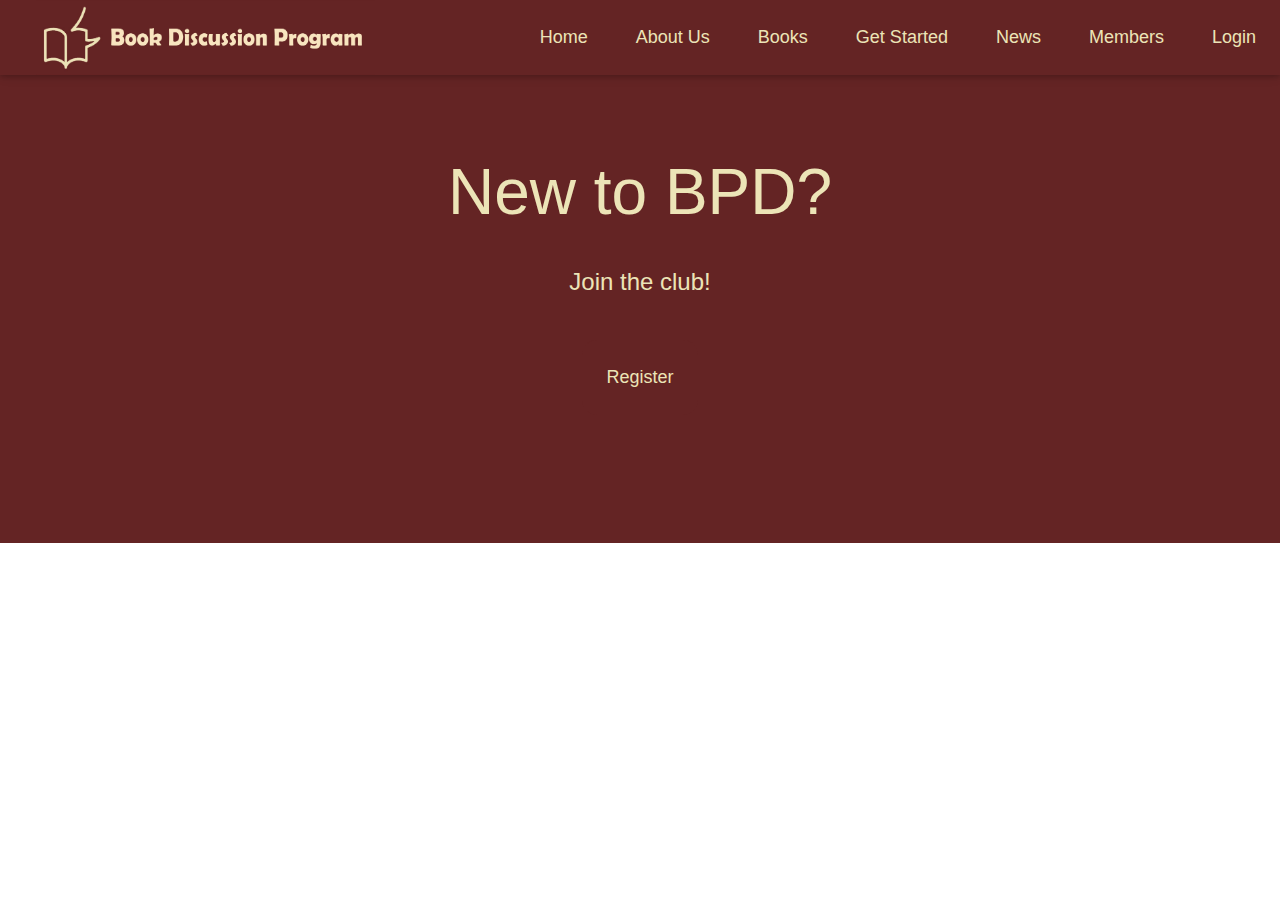
==== index.html @ 86f09b52 "initial commit" ====
<!DOCTYPE html>
<html lang="en">
  <title>Book Program Discussion Homepage</title>
  <meta charset="UTF-8" />
  <link rel="stylesheet" href="w3.css" />

  <div class="w3-top">
    <div class="w3-bar custom-background-colour w3-card w3-large">
      <!-- Logo credit: https://www.brandcrowd.com/-->
      <img class="logo" src="Logo.png" alt="Book Program Discussion Logo" />
      <a href="#" class="w3-bar-item w3-button w3-padding-large">Login</a>
      <a href="#" class="w3-bar-item w3-button w3-padding-large">Members</a>
      <a href="#" class="w3-bar-item w3-button w3-padding-large">News</a>
      <a href="#" class="w3-bar-item w3-button w3-padding-large">Get Started</a>
      <a href="#" class="w3-bar-item w3-button w3-padding-large">Books</a>
      <a href="#" class="w3-bar-item w3-button w3-padding-large">About Us</a>
      <a href="#" class="w3-bar-item w3-button w3-padding-large">Home</a>
    </div>
  </div>

  <!-- Header -->
  <header
    class="w3-container custom-background-colour w3-center"
    style="padding: 128px 16px"
  >
    <h1 class="w3-margin w3-jumbo">New to BPD?</h1>
    <p class="w3-xlarge">Join the club!</p>
    <button class="w3-button rounded-button w3-padding-large w3-large w3-margin-top">
      Register
    </button>
  </header>
</html>
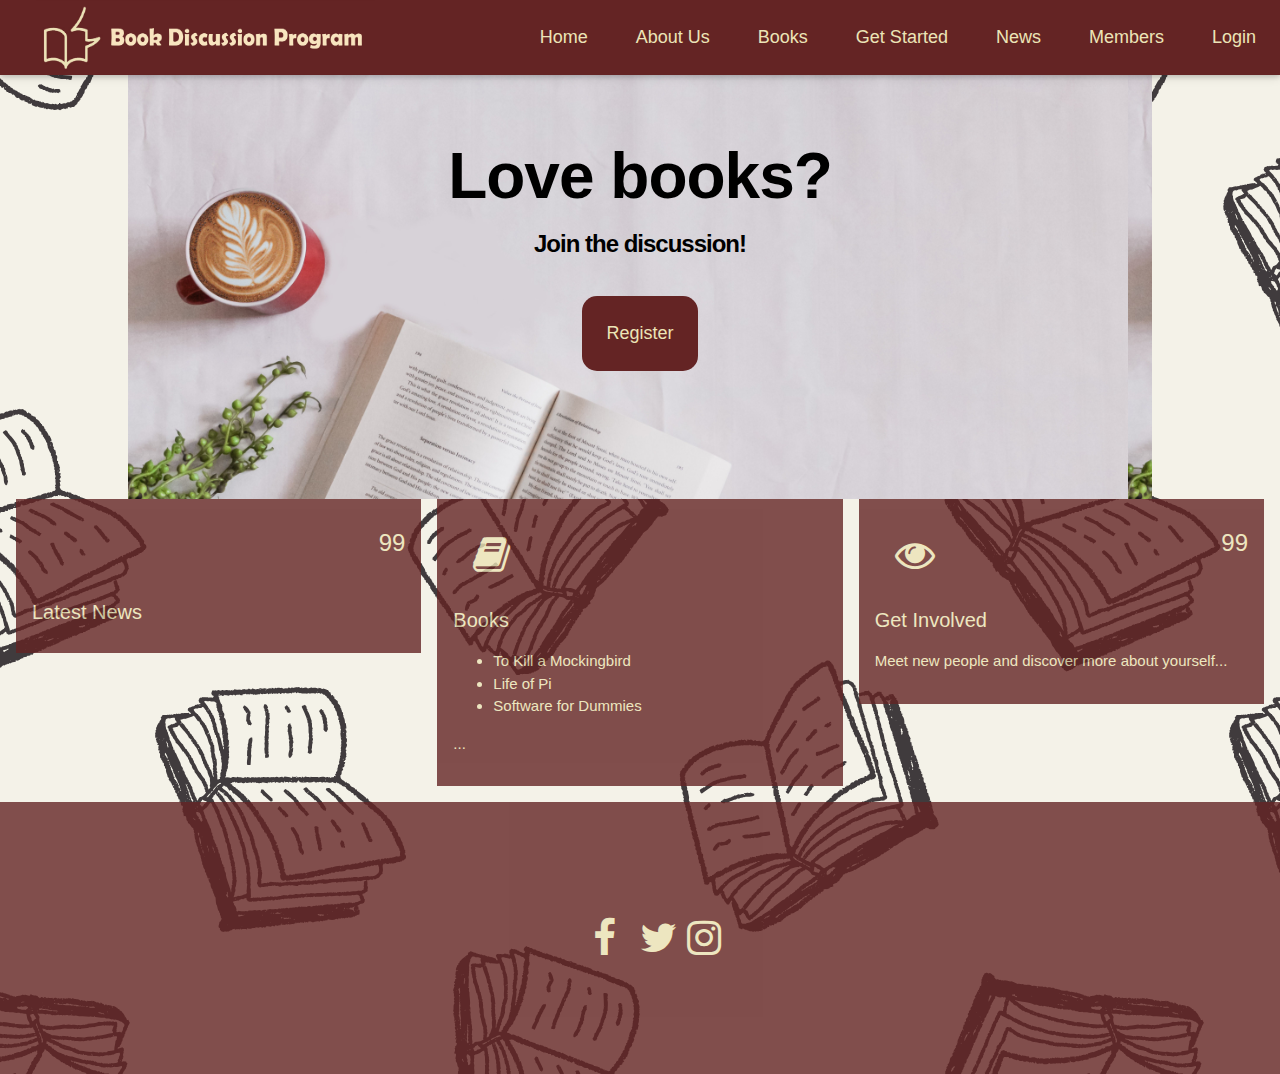
==== commit 51f3c231: "2nd checkpoint" ====
--- a/index.html
+++ b/index.html
@@ -3,30 +3,125 @@
   <title>Book Program Discussion Homepage</title>
   <meta charset="UTF-8" />
   <link rel="stylesheet" href="w3.css" />
+  <!-- Add icon library -->
+  <link
+    rel="stylesheet"
+    href="https://cdnjs.cloudflare.com/ajax/libs/font-awesome/4.7.0/css/font-awesome.min.css"
+  />
 
   <div class="w3-top">
     <div class="w3-bar custom-background-colour w3-card w3-large">
       <!-- Logo credit: https://www.brandcrowd.com/-->
       <img class="logo" src="Logo.png" alt="Book Program Discussion Logo" />
-      <a href="#" class="w3-bar-item w3-button w3-padding-large">Login</a>
-      <a href="#" class="w3-bar-item w3-button w3-padding-large">Members</a>
-      <a href="#" class="w3-bar-item w3-button w3-padding-large">News</a>
-      <a href="#" class="w3-bar-item w3-button w3-padding-large">Get Started</a>
-      <a href="#" class="w3-bar-item w3-button w3-padding-large">Books</a>
-      <a href="#" class="w3-bar-item w3-button w3-padding-large">About Us</a>
-      <a href="#" class="w3-bar-item w3-button w3-padding-large">Home</a>
+      <a
+        href="#"
+        class="w3-bar-item w3-button w3-padding-large custom-button-hover"
+        >Login</a
+      >
+      <a
+        href="#"
+        class="w3-bar-item w3-button w3-padding-large custom-button-hover"
+        >Members</a
+      >
+      <a
+        href="#"
+        class="w3-bar-item w3-button w3-padding-large custom-button-hover"
+        >News</a
+      >
+      <a
+        href="#"
+        class="w3-bar-item w3-button w3-padding-large custom-button-hover"
+        >Get Started</a
+      >
+      <a
+        href="#"
+        class="w3-bar-item w3-button w3-padding-large custom-button-hover"
+        >Books</a
+      >
+      <a
+        href="#"
+        class="w3-bar-item w3-button w3-padding-large custom-button-hover"
+        >About Us</a
+      >
+      <a
+        href="#"
+        class="w3-bar-item w3-button w3-padding-large custom-button-hover"
+        >Home</a
+      >
     </div>
   </div>
 
   <!-- Header -->
   <header
-    class="w3-container custom-background-colour w3-center"
+    class="w3-container custom-background-colour w3-center sidebars people"
     style="padding: 128px 16px"
   >
-    <h1 class="w3-margin w3-jumbo">New to BPD?</h1>
-    <p class="w3-xlarge">Join the club!</p>
-    <button class="w3-button rounded-button w3-padding-large w3-large w3-margin-top">
+    <h1 class="w3-margin w3-jumbo header-text" style="color: black">
+      Love books?
+    </h1>
+    <p class="w3-xlarge header-text" style="color: black">
+      Join the discussion!
+    </p>
+    <button
+      class="w3-button rounded-button w3-padding-large w3-large w3-margin-top"
+    >
       Register
     </button>
   </header>
+
+  <div class="w3-row-padding w3-margin-bottom">
+    <div class="w3-third">
+      <div class="w3-container custom-background-colour w3-opacity w3-padding-16">
+        <div class="w3-left"><i class="fa-hacker-news w3-xxxlarge"></i></div>
+        <div class="w3-right">
+          <h3>99</h3>
+        </div>
+        <div class="w3-clear"></div>
+        <h4>Latest News</h4>
+      </div>
+    </div>
+    <div class="w3-third">
+      <div class="w3-container custom-background-colour w3-opacity w3-padding-16">
+        <div class="w3-left"><i class="fa fa-book w3-xxxlarge"></i></div>
+        <div class="w3-right">
+          <h3></h3>
+        </div>
+        <div class="w3-clear"></div>
+        <h4>Books</h4>
+        <ul>
+          <li>To Kill a Mockingbird</li>
+          <li>Life of Pi</li>
+          <li>Software for Dummies</li>
+        </ul>
+        <p>...</p>
+      </div>
+    </div>
+    <div class="w3-third">
+      <div class="w3-container custom-background-colour w3-opacity w3-padding-16">
+        <div class="w3-left"><i class="fa fa-eye w3-xxxlarge"></i></div>
+        <div class="w3-right">
+          <h3>99</h3>
+        </div>
+        <div class="w3-clear"></div>
+        <h4>Get Involved</h4>
+        <p>Meet new people and discover more about yourself...</p>
+      </div>
+    </div>
+  </div>
+
+  <!-- Footer -->
+  <footer
+    class="
+      w3-container w3-padding-64 w3-center w3-opacity
+      custom-background-colour
+      footer-opacity
+    "
+  >
+    <div class="w3-xlarge w3-padding-32">
+      <!-- Add font awesome icons -->
+      <a href="#" class="fa fa-facebook w3-hover-opacity"></a>
+      <a href="#" class="fa fa-twitter w3-hover-opacity"></a>
+      <a href="#" class="fa fa-instagram w3-hover-opacity"></a>
+    </div>
+  </footer>
 </html>
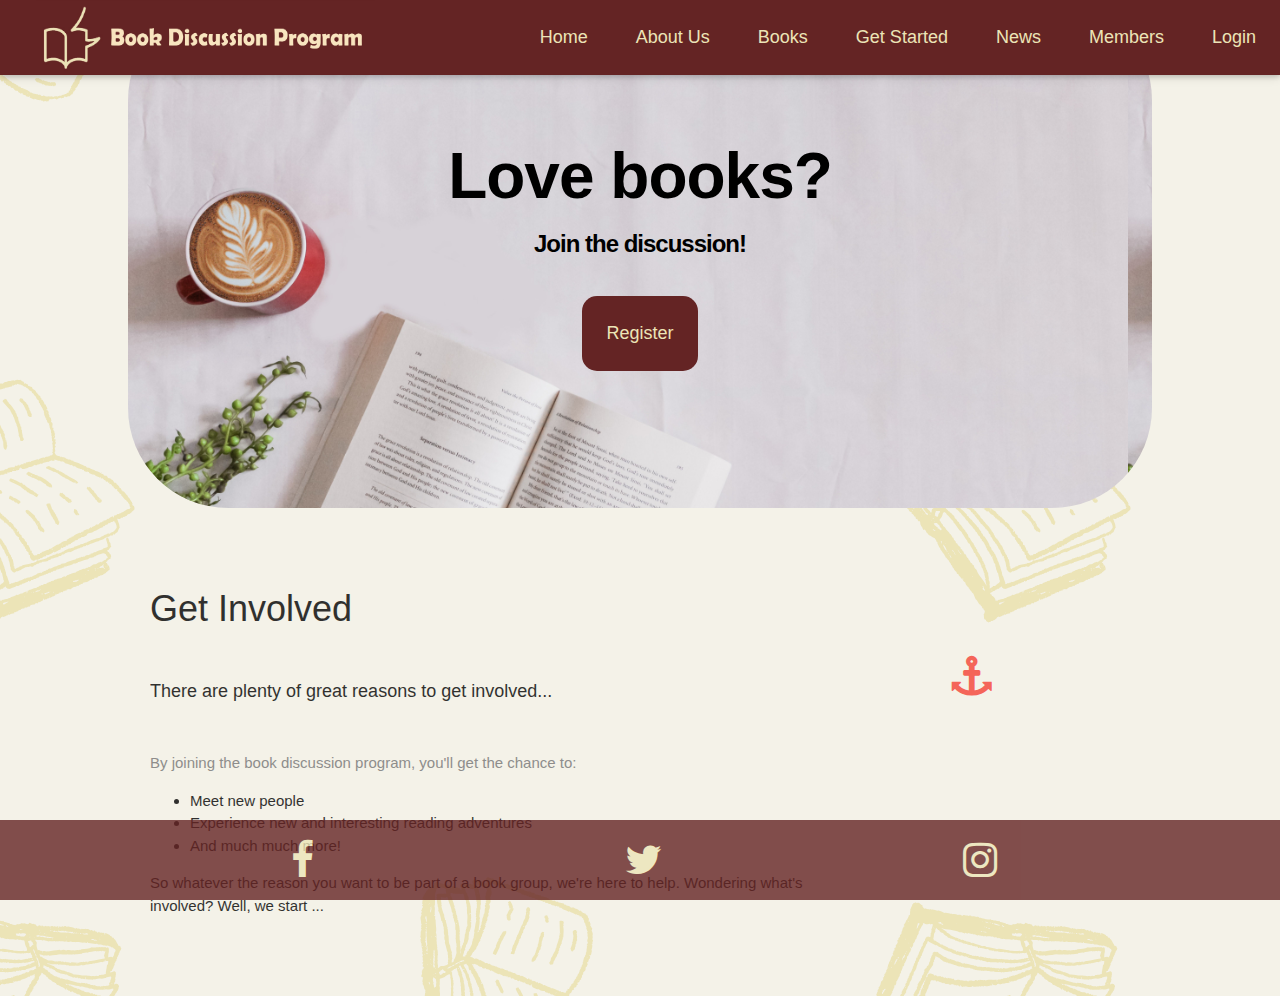
==== commit cad2c906: "Part2 complete" ====
--- a/index.html
+++ b/index.html
@@ -1,127 +1,144 @@
 <!DOCTYPE html>
 <html lang="en">
-  <title>Book Program Discussion Homepage</title>
-  <meta charset="UTF-8" />
-  <link rel="stylesheet" href="w3.css" />
-  <!-- Add icon library -->
-  <link
-    rel="stylesheet"
-    href="https://cdnjs.cloudflare.com/ajax/libs/font-awesome/4.7.0/css/font-awesome.min.css"
-  />
+<title>Book Program Discussion Homepage</title>
+<meta charset="UTF-8" />
+<link rel="stylesheet" href="w3.css" />
+<!-- Add icon library -->
+<link rel="stylesheet" href="https://cdnjs.cloudflare.com/ajax/libs/font-awesome/4.7.0/css/font-awesome.min.css" />
 
-  <div class="w3-top">
-    <div class="w3-bar custom-background-colour w3-card w3-large">
-      <!-- Logo credit: https://www.brandcrowd.com/-->
-      <img class="logo" src="Logo.png" alt="Book Program Discussion Logo" />
-      <a
-        href="#"
-        class="w3-bar-item w3-button w3-padding-large custom-button-hover"
-        >Login</a
-      >
-      <a
-        href="#"
-        class="w3-bar-item w3-button w3-padding-large custom-button-hover"
-        >Members</a
-      >
-      <a
-        href="#"
-        class="w3-bar-item w3-button w3-padding-large custom-button-hover"
-        >News</a
-      >
-      <a
-        href="#"
-        class="w3-bar-item w3-button w3-padding-large custom-button-hover"
-        >Get Started</a
-      >
-      <a
-        href="#"
-        class="w3-bar-item w3-button w3-padding-large custom-button-hover"
-        >Books</a
-      >
-      <a
-        href="#"
-        class="w3-bar-item w3-button w3-padding-large custom-button-hover"
-        >About Us</a
-      >
-      <a
-        href="#"
-        class="w3-bar-item w3-button w3-padding-large custom-button-hover"
-        >Home</a
-      >
+<div class="w3-top">
+  <div class="w3-bar custom-background-colour w3-card w3-large">
+    <!-- Logo credit: https://www.brandcrowd.com/-->
+    <img class="logo" src="Logo.png" alt="Book Program Discussion Logo" />
+    <a href="#" class="w3-bar-item w3-button w3-padding-large custom-button-hover">Login</a>
+    <a href="#" class="w3-bar-item w3-button w3-padding-large custom-button-hover">Members</a>
+    <a href="#" class="w3-bar-item w3-button w3-padding-large custom-button-hover">News</a>
+    <a href="#" class="w3-bar-item w3-button w3-padding-large custom-button-hover">Get Started</a>
+    <a href="#" class="w3-bar-item w3-button w3-padding-large custom-button-hover">Books</a>
+    <a href="#" class="w3-bar-item w3-button w3-padding-large custom-button-hover">About Us</a>
+    <a href="#" class="w3-bar-item w3-button w3-padding-large custom-button-hover">Home</a>
+  </div>
+</div>
+
+<!-- Header -->
+<header class="w3-container custom-background-colour w3-center sidebars header-background" style="padding: 128px 16px">
+  <h1 class="w3-margin w3-jumbo header-text" style="color: black">
+    Love books?
+  </h1>
+  <p class="w3-xlarge header-text" style="color: black">
+    Join the discussion!
+  </p>
+  <button class="w3-button rounded-button w3-padding-large w3-large w3-margin-top first" href="#" id="trigger-modal"
+    onclick="openModal()">
+    Register
+  </button>
+  <!-- Credit: https://codepen.io/Gthibaud/pen/MqpmXE -->
+  <div id="modal-background" class="modal-background"></div>
+  <div id="bookclubrego" class="modal">
+    <div>
+      <h1>Registration Details</h1> 
+      <i onclick="closeModal()" aria-name="Close button" class="fa fa-close fa-dark-hover close-icon"></i>
+    </div>
+    <form class="w3-padding-32">
+      <div id="userDetails">
+        <div class="w3-half">
+          <div><label for="givenName">Given Name: </label><br></div>
+          <div><input class="input custom-input" type="text" name="Given Name"><br></div>
+        </div>
+        <div class="w3-half">
+          <div><label for="givenName">Surname: </label><br></div>
+          <div><input class="input custom-input" type="text" name="Surname"><br></div>
+        </div>
+
+        <div class="w3-half">
+          <div><label for="givenName">Username: </label><br></div>
+          <div><input class="input custom-input" type="text" name="Username"><br></div>
+        </div>
+        <div class="w3-half">
+          <div><label for="givenName">Password </label><br></div>
+          <div><input class="input custom-input" type="password" name="Password"><br></div>
+        </div>
+
+      </div>
+      <div id="addresses">
+        <div class="w3-half">
+          <div><label for="givenName">Home Address: </label><br></div>
+          <div><input class="input custom-input" type="text" name="Home Address"><br></div>
+        </div>
+        <div class="w3-half">
+          <div><label for="givenName">Work Address: </label><br></div>
+          <div><input class="input custom-input" type="text" name="Work Address"><br></div>
+        </div>
+      </div>
+      <div id="contacts">
+        <div class="w3-half">
+          <div><label for="phone">Mobile Number:</label><br></div>
+          <div><input class="input custom-input" type="tel" name="Phone" pattern="[0-9]{3}-[0-9]{3}-[0-9]{4}"><br></div>
+        </div>
+        <div class="w3-half">
+          <div><label for="givenName">Email:</label><br></div>
+          <div><input class="input custom-input" type="email" name="Email"><br></div>
+        </div>        
+      </div>
+    </form>
+    <div class="options">
+      <button id="registerModalBtn" class="btn" onclick="closeModal()">Register</button>
     </div>
   </div>
+</header>
 
-  <!-- Header -->
-  <header
-    class="w3-container custom-background-colour w3-center sidebars people"
-    style="padding: 128px 16px"
-  >
-    <h1 class="w3-margin w3-jumbo header-text" style="color: black">
-      Love books?
-    </h1>
-    <p class="w3-xlarge header-text" style="color: black">
-      Join the discussion!
-    </p>
-    <button
-      class="w3-button rounded-button w3-padding-large w3-large w3-margin-top"
-    >
-      Register
-    </button>
-  </header>
+<script>
+  const modal = document.getElementById("bookclubrego");
+  const modal_background = document.getElementById("modal-background");
+  const btn = document.getElementById("registerModalBtn")
 
-  <div class="w3-row-padding w3-margin-bottom">
-    <div class="w3-third">
-      <div class="w3-container custom-background-colour w3-opacity w3-padding-16">
-        <div class="w3-left"><i class="fa-hacker-news w3-xxxlarge"></i></div>
-        <div class="w3-right">
-          <h3>99</h3>
-        </div>
-        <div class="w3-clear"></div>
-        <h4>Latest News</h4>
-      </div>
+  const openModal = () => {
+    modal.style.visibility = "visible";
+    modal_background.style.visibility = "visible";
+    btn.style.transition = "all 0.2s";
+  }
+  const closeModal = () => {
+    btn.style.transition = "all 0.01s";
+    modal.style.visibility = "hidden";
+    modal_background.style.visibility = "hidden";
+  }
+</script>
+
+<!-- First Grid -->
+<div class="w3-row-padding w3-padding-64 w3-container w3-opacity">
+  <div class="w3-content">
+    <div class="w3-twothird">
+      <h1>Get Involved</h1>
+      <h5 class="w3-padding-32">There are plenty of great reasons to get involved...</h5>
+
+      <p class="w3-text-grey">By joining the book discussion program, you'll get the chance to:
+      <ul>
+        <li>Meet new people</li>
+        <li>Experience new and interesting reading adventures</li>
+        <li>And much much more!</li>
+      </ul>
+      So whatever the reason you want to be part of a book group, we're here to help. Wondering what's involved? Well,
+      we start ...</p>
     </div>
-    <div class="w3-third">
-      <div class="w3-container custom-background-colour w3-opacity w3-padding-16">
-        <div class="w3-left"><i class="fa fa-book w3-xxxlarge"></i></div>
-        <div class="w3-right">
-          <h3></h3>
-        </div>
-        <div class="w3-clear"></div>
-        <h4>Books</h4>
-        <ul>
-          <li>To Kill a Mockingbird</li>
-          <li>Life of Pi</li>
-          <li>Software for Dummies</li>
-        </ul>
-        <p>...</p>
-      </div>
-    </div>
-    <div class="w3-third">
-      <div class="w3-container custom-background-colour w3-opacity w3-padding-16">
-        <div class="w3-left"><i class="fa fa-eye w3-xxxlarge"></i></div>
-        <div class="w3-right">
-          <h3>99</h3>
-        </div>
-        <div class="w3-clear"></div>
-        <h4>Get Involved</h4>
-        <p>Meet new people and discover more about yourself...</p>
-      </div>
+
+    <div class="w3-third w3-center">
+      <i class="fa fa-anchor w3-padding-64 w3-text-red"></i>
     </div>
   </div>
+</div>
 
-  <!-- Footer -->
-  <footer
-    class="
-      w3-container w3-padding-64 w3-center w3-opacity
+<!-- Footer -->
+<footer class="
+      w3-center w3-opacity
       custom-background-colour
-      footer-opacity
-    "
-  >
-    <div class="w3-xlarge w3-padding-32">
-      <!-- Add font awesome icons -->
-      <a href="#" class="fa fa-facebook w3-hover-opacity"></a>
-      <a href="#" class="fa fa-twitter w3-hover-opacity"></a>
-      <a href="#" class="fa fa-instagram w3-hover-opacity"></a>
-    </div>
-  </footer>
-</html>
+      footer-custom
+    ">
+  <div class="footer-display">
+    <!-- Add font awesome icons -->
+    <a id="Facebook" href="#" class="fa fa-facebook w3-hover-opacity" aria-label="Facebook"></a>
+    <a href="#" class="fa fa-twitter w3-hover-opacity" aria-label="Twitter"></a>
+    <a href="#" class="fa fa-instagram w3-hover-opacity" aria-label="Instagram"></a>
+  </div>
+</footer>
+
+</html>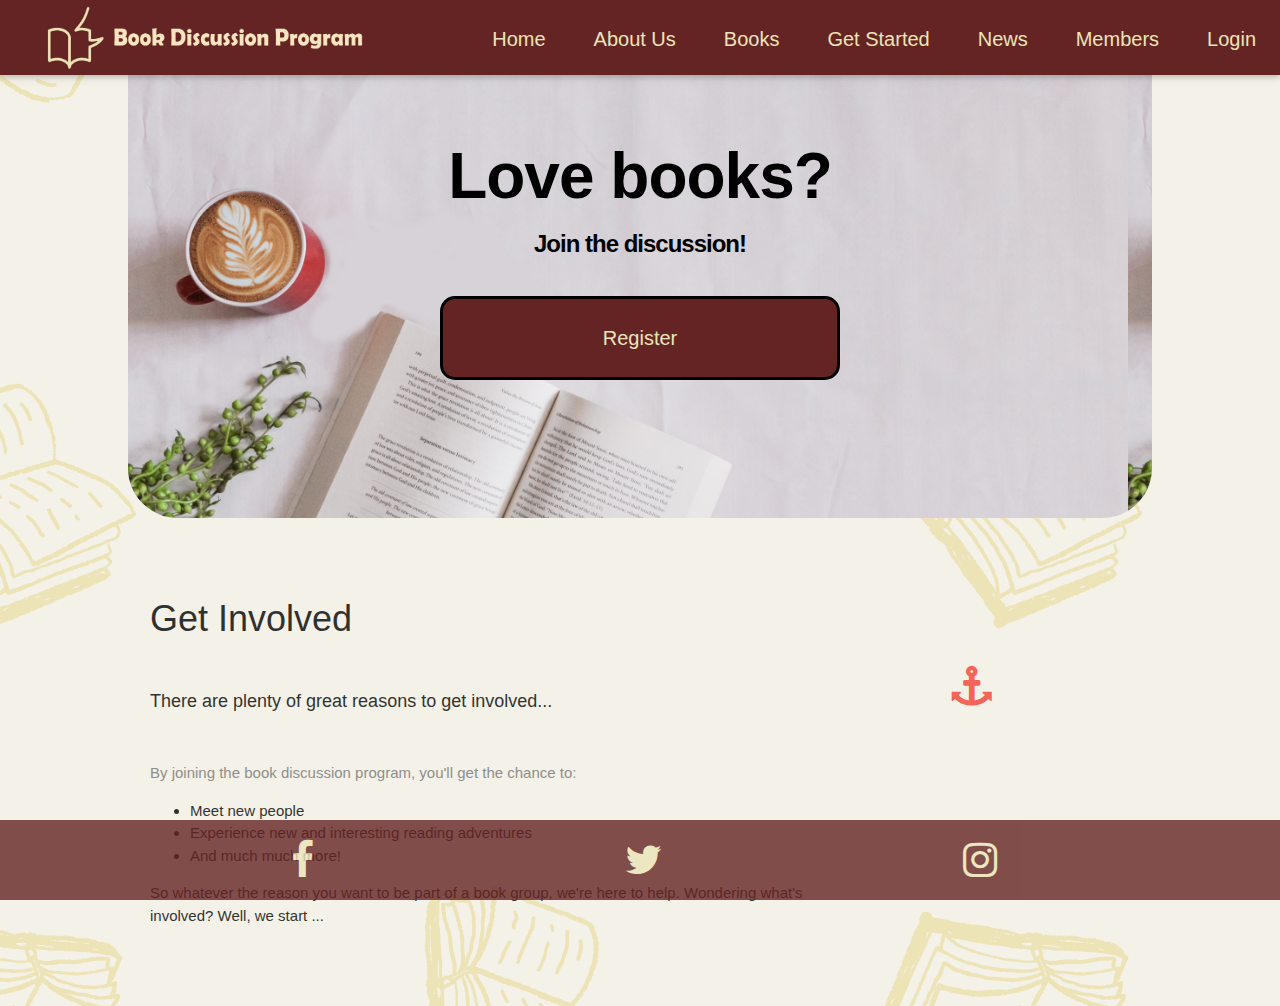
==== commit 5f1f8953: "Modal CSS implemented" ====
--- a/index.html
+++ b/index.html
@@ -7,7 +7,7 @@
 <link rel="stylesheet" href="https://cdnjs.cloudflare.com/ajax/libs/font-awesome/4.7.0/css/font-awesome.min.css" />
 
 <div class="w3-top">
-  <div class="w3-bar custom-background-colour w3-card w3-large">
+  <div class="w3-bar custom-background-colour custom-colour w3-card w3-large">
     <!-- Logo credit: https://www.brandcrowd.com/-->
     <img class="logo" src="Logo.png" alt="Book Program Discussion Logo" />
     <a href="#" class="w3-bar-item w3-button w3-padding-large custom-button-hover">Login</a>
@@ -21,20 +21,20 @@
 </div>
 
 <!-- Header -->
-<header class="w3-container custom-background-colour w3-center sidebars header-background" style="padding: 128px 16px">
+<header class="w3-container custom-background-colour custom-colour w3-center sidebars header-background" style="padding: 128px 16px">
   <h1 class="w3-margin w3-jumbo header-text" style="color: black">
     Love books?
   </h1>
   <p class="w3-xlarge header-text" style="color: black">
     Join the discussion!
   </p>
-  <button class="w3-button rounded-button w3-padding-large w3-large w3-margin-top first" href="#" id="trigger-modal"
+  <button class="btn custom-background-colour custom-colour custom-button-hover rounded-button w3-padding-large btn-wide w3-large w3-margin-top first" href="#" id="trigger-modal"
     onclick="openModal()">
     Register
   </button>
   <!-- Credit: https://codepen.io/Gthibaud/pen/MqpmXE -->
   <div id="modal-background" class="modal-background"></div>
-  <div id="bookclubrego" class="modal">
+  <div id="bookclubrego" class="modal custom-colour-inverted">
     <div>
       <h1>Registration Details</h1> 
       <i onclick="closeModal()" aria-name="Close button" class="fa fa-close fa-dark-hover close-icon"></i>
@@ -82,7 +82,7 @@
       </div>
     </form>
     <div class="options">
-      <button id="registerModalBtn" class="btn" onclick="closeModal()">Register</button>
+      <button id="registerModalBtn" class="btn btn-wide custom-background-colour custom-colour custom-button-hover" onclick="closeModal()">Register</button>
     </div>
   </div>
 </header>
@@ -131,6 +131,7 @@
 <footer class="
       w3-center w3-opacity
       custom-background-colour
+      custom-colour
       footer-custom
     ">
   <div class="footer-display">
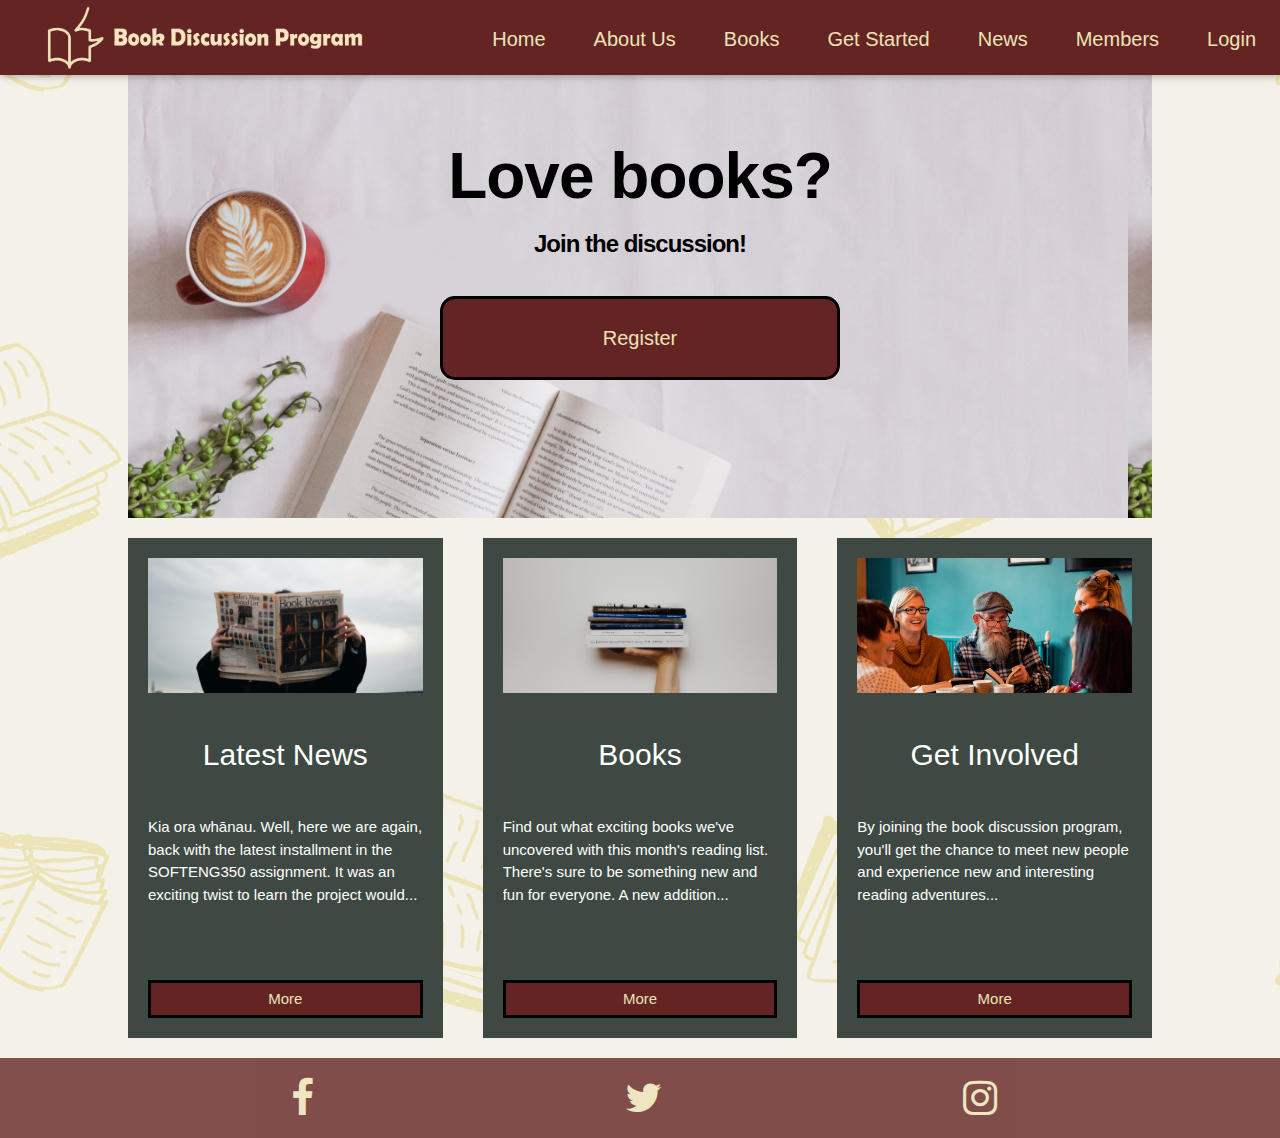
==== commit 789f923b: "Added 3 panels" ====
--- a/index.html
+++ b/index.html
@@ -20,126 +20,147 @@
   </div>
 </div>
 
-<!-- Header -->
-<header class="w3-container custom-background-colour custom-colour w3-center sidebars header-background" style="padding: 128px 16px">
-  <h1 class="w3-margin w3-jumbo header-text" style="color: black">
-    Love books?
-  </h1>
-  <p class="w3-xlarge header-text" style="color: black">
-    Join the discussion!
-  </p>
-  <button class="btn custom-background-colour custom-colour custom-button-hover rounded-button w3-padding-large btn-wide w3-large w3-margin-top first" href="#" id="trigger-modal"
-    onclick="openModal()">
-    Register
-  </button>
-  <!-- Credit: https://codepen.io/Gthibaud/pen/MqpmXE -->
-  <div id="modal-background" class="modal-background"></div>
-  <div id="bookclubrego" class="modal custom-colour-inverted">
-    <div>
-      <h1>Registration Details</h1> 
-      <i onclick="closeModal()" aria-name="Close button" class="fa fa-close fa-dark-hover close-icon"></i>
+<div class="centering max-height">
+  <!-- Header -->
+  <header class="custom-background-colour custom-colour w3-center sidebars header-background">
+    <h1 class="w3-margin w3-jumbo header-text" style="color: black">
+      Love books?
+    </h1>
+    <p class="w3-xlarge header-text" style="color: black">
+      Join the discussion!
+    </p>
+    <button
+      class="btn custom-background-colour custom-colour custom-button-hover rounded-button w3-padding-large btn-wide w3-large w3-margin-top first"
+      href="#" id="trigger-modal" onclick="openModal()">
+      Register
+    </button>
+    <!-- Credit: https://codepen.io/Gthibaud/pen/MqpmXE -->
+    <div id="modal-background" class="modal-background"></div>
+    <div id="bookclubrego" class="modal custom-colour-inverted">
+      <div>
+        <h1>Registration Details</h1>
+        <i onclick="closeModal()" aria-name="Close button" class="fa fa-close fa-dark-hover close-icon"></i>
+      </div>
+      <form class="w3-padding-32">
+        <div id="userDetails">
+          <div class="w3-half">
+            <div><label for="givenName">Given Name: </label><br></div>
+            <div><input class="input custom-input" type="text" name="Given Name"><br></div>
+          </div>
+          <div class="w3-half">
+            <div><label for="givenName">Surname: </label><br></div>
+            <div><input class="input custom-input" type="text" name="Surname"><br></div>
+          </div>
+
+          <div class="w3-half">
+            <div><label for="givenName">Username: </label><br></div>
+            <div><input class="input custom-input" type="text" name="Username"><br></div>
+          </div>
+          <div class="w3-half">
+            <div><label for="givenName">Password </label><br></div>
+            <div><input class="input custom-input" type="password" name="Password"><br></div>
+          </div>
+
+        </div>
+        <div id="addresses">
+          <div class="w3-half">
+            <div><label for="givenName">Home Address: </label><br></div>
+            <div><input class="input custom-input" type="text" name="Home Address"><br></div>
+          </div>
+          <div class="w3-half">
+            <div><label for="givenName">Work Address: </label><br></div>
+            <div><input class="input custom-input" type="text" name="Work Address"><br></div>
+          </div>
+        </div>
+        <div id="contacts">
+          <div class="w3-half">
+            <div><label for="phone">Mobile Number:</label><br></div>
+            <div><input class="input custom-input" type="tel" name="Phone" pattern="[0-9]{3}-[0-9]{3}-[0-9]{4}"><br>
+            </div>
+          </div>
+          <div class="w3-half">
+            <div><label for="givenName">Email:</label><br></div>
+            <div><input class="input custom-input" type="email" name="Email"><br></div>
+          </div>
+        </div>
+      </form>
+      <div class="options">
+        <button id="registerModalBtn" class="btn btn-wide custom-background-colour custom-colour custom-button-hover"
+          onclick="closeModal()">Register</button>
+      </div>
     </div>
-    <form class="w3-padding-32">
-      <div id="userDetails">
-        <div class="w3-half">
-          <div><label for="givenName">Given Name: </label><br></div>
-          <div><input class="input custom-input" type="text" name="Given Name"><br></div>
-        </div>
-        <div class="w3-half">
-          <div><label for="givenName">Surname: </label><br></div>
-          <div><input class="input custom-input" type="text" name="Surname"><br></div>
-        </div>
+  </header>
 
-        <div class="w3-half">
-          <div><label for="givenName">Username: </label><br></div>
-          <div><input class="input custom-input" type="text" name="Username"><br></div>
-        </div>
-        <div class="w3-half">
-          <div><label for="givenName">Password </label><br></div>
-          <div><input class="input custom-input" type="password" name="Password"><br></div>
-        </div>
+  <script>
+    const modal = document.getElementById("bookclubrego");
+    const modal_background = document.getElementById("modal-background");
+    const btn = document.getElementById("registerModalBtn")
 
-      </div>
-      <div id="addresses">
-        <div class="w3-half">
-          <div><label for="givenName">Home Address: </label><br></div>
-          <div><input class="input custom-input" type="text" name="Home Address"><br></div>
-        </div>
-        <div class="w3-half">
-          <div><label for="givenName">Work Address: </label><br></div>
-          <div><input class="input custom-input" type="text" name="Work Address"><br></div>
-        </div>
-      </div>
-      <div id="contacts">
-        <div class="w3-half">
-          <div><label for="phone">Mobile Number:</label><br></div>
-          <div><input class="input custom-input" type="tel" name="Phone" pattern="[0-9]{3}-[0-9]{3}-[0-9]{4}"><br></div>
-        </div>
-        <div class="w3-half">
-          <div><label for="givenName">Email:</label><br></div>
-          <div><input class="input custom-input" type="email" name="Email"><br></div>
-        </div>        
-      </div>
-    </form>
-    <div class="options">
-      <button id="registerModalBtn" class="btn btn-wide custom-background-colour custom-colour custom-button-hover" onclick="closeModal()">Register</button>
+    const openModal = () => {
+      modal.style.visibility = "visible";
+      modal_background.style.visibility = "visible";
+      btn.style.transition = "all 0.2s";
+    }
+    const closeModal = () => {
+      btn.style.transition = "all 0.01s";
+      modal.style.visibility = "hidden";
+      modal_background.style.visibility = "hidden";
+    }
+  </script>
+
+  <!-- Three Info Panels-->
+  <div class="sidebars three-panels">
+    <!-- Panel 1 -->
+    <div class="panel panel-left w3-third centering">
+      <img class="panel-img" src="book-review.jpg">
+      <h2>
+        Latest News
+      </h2>
+      <p class="panel-text">
+        Kia ora whānau. Well, here we are again, back with the latest installment in the SOFTENG350 assignment. It was
+        an exciting twist to learn the project would...
+      </p>
+      <button class="btn custom-background-colour custom-colour custom-button-hover">More</button>
+    </div>
+
+    <!-- Panel 2 -->
+    <div class="panel w3-third centering">
+      <img class="panel-img" src="books-hand.jpg">
+      <h2>
+        Books
+      </h2>
+      <p class="panel-text"> Find out what exciting books we've uncovered with this month's reading list. There's sure
+        to be something new and fun for everyone. A new addition...</p>
+      <button class="btn custom-background-colour custom-colour custom-button-hover">More</button>
+    </div>
+
+    <!-- Panel 3 -->
+    <div class="panel panel-right w3-third centering">
+      <img class="panel-img" src="2020-banner.png">
+      <h2>
+        Get Involved
+      </h2>
+      <p class="panel-text">By joining the book discussion program, you'll get the chance to meet new people and
+        experience new and interesting reading adventures...
+      </p>
+      <button class="btn custom-background-colour custom-colour custom-button-hover">More</button>
     </div>
   </div>
-</header>
 
-<script>
-  const modal = document.getElementById("bookclubrego");
-  const modal_background = document.getElementById("modal-background");
-  const btn = document.getElementById("registerModalBtn")
-
-  const openModal = () => {
-    modal.style.visibility = "visible";
-    modal_background.style.visibility = "visible";
-    btn.style.transition = "all 0.2s";
-  }
-  const closeModal = () => {
-    btn.style.transition = "all 0.01s";
-    modal.style.visibility = "hidden";
-    modal_background.style.visibility = "hidden";
-  }
-</script>
-
-<!-- First Grid -->
-<div class="w3-row-padding w3-padding-64 w3-container w3-opacity">
-  <div class="w3-content">
-    <div class="w3-twothird">
-      <h1>Get Involved</h1>
-      <h5 class="w3-padding-32">There are plenty of great reasons to get involved...</h5>
-
-      <p class="w3-text-grey">By joining the book discussion program, you'll get the chance to:
-      <ul>
-        <li>Meet new people</li>
-        <li>Experience new and interesting reading adventures</li>
-        <li>And much much more!</li>
-      </ul>
-      So whatever the reason you want to be part of a book group, we're here to help. Wondering what's involved? Well,
-      we start ...</p>
-    </div>
-
-    <div class="w3-third w3-center">
-      <i class="fa fa-anchor w3-padding-64 w3-text-red"></i>
-    </div>
-  </div>
-</div>
-
-<!-- Footer -->
-<footer class="
+  <!-- Footer -->
+  <footer class="
       w3-center w3-opacity
       custom-background-colour
       custom-colour
-      footer-custom
+
     ">
-  <div class="footer-display">
-    <!-- Add font awesome icons -->
-    <a id="Facebook" href="#" class="fa fa-facebook w3-hover-opacity" aria-label="Facebook"></a>
-    <a href="#" class="fa fa-twitter w3-hover-opacity" aria-label="Twitter"></a>
-    <a href="#" class="fa fa-instagram w3-hover-opacity" aria-label="Instagram"></a>
-  </div>
-</footer>
+    <div class="footer-display">
+      <!-- Add font awesome icons -->
+      <a id="Facebook" href="#" class="fa fa-facebook w3-hover-opacity" aria-label="Facebook"></a>
+      <a href="#" class="fa fa-twitter w3-hover-opacity" aria-label="Twitter"></a>
+      <a href="#" class="fa fa-instagram w3-hover-opacity" aria-label="Instagram"></a>
+    </div>
+  </footer>
+</div>
 
 </html>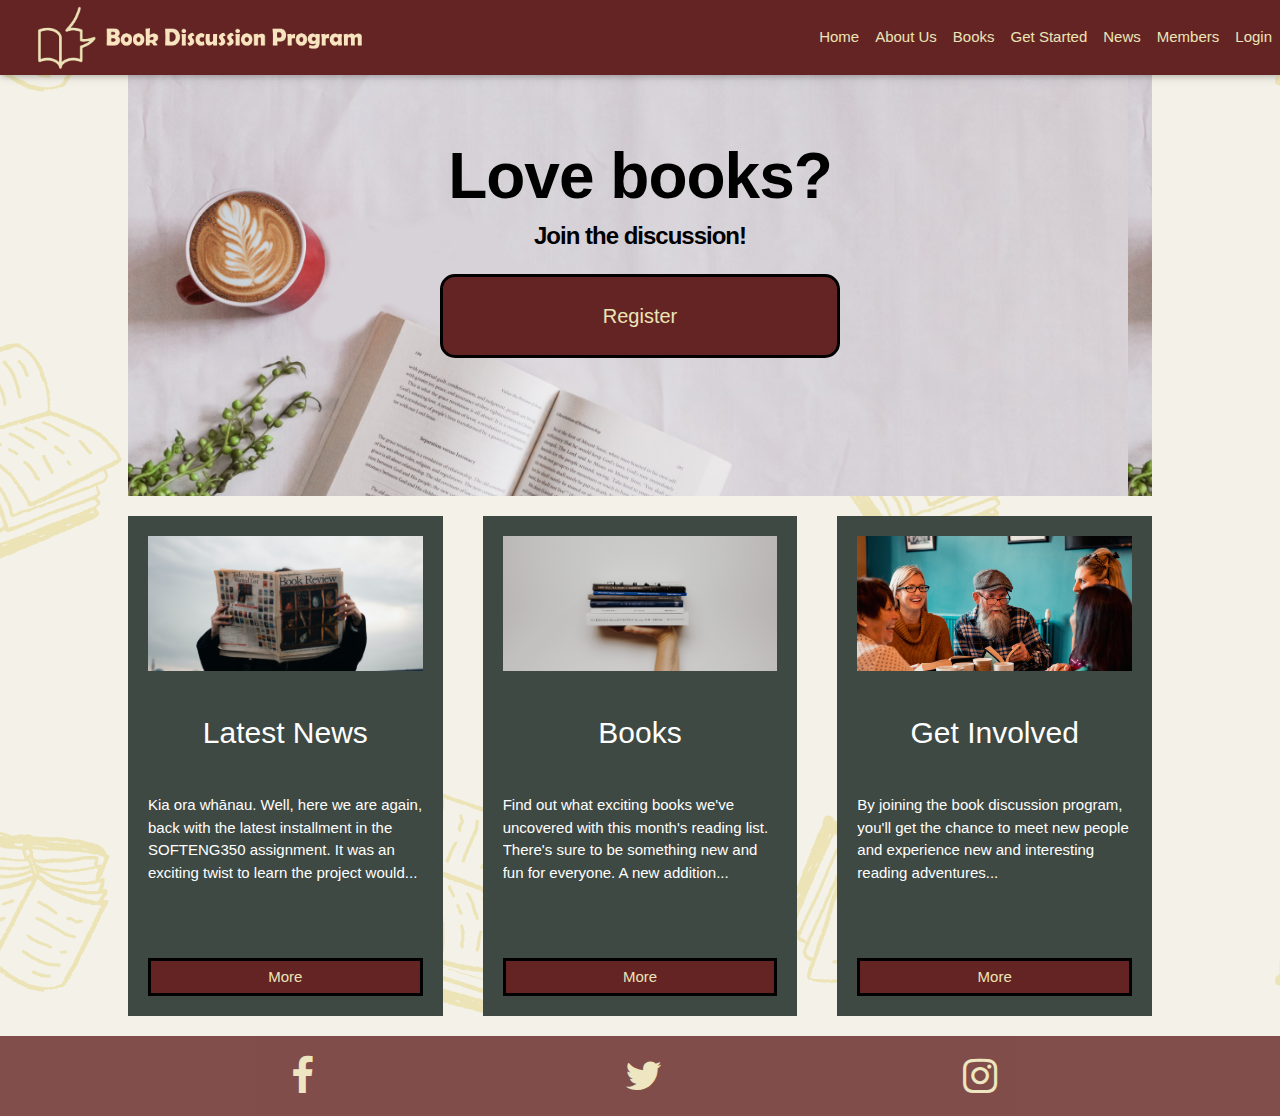
==== commit 4045ea06: "accessibility changes from WAVE Evaluation Tool" ====
--- a/index.html
+++ b/index.html
@@ -1,166 +1,277 @@
 <!DOCTYPE html>
 <html lang="en">
-<title>Book Program Discussion Homepage</title>
-<meta charset="UTF-8" />
-<link rel="stylesheet" href="w3.css" />
-<!-- Add icon library -->
-<link rel="stylesheet" href="https://cdnjs.cloudflare.com/ajax/libs/font-awesome/4.7.0/css/font-awesome.min.css" />
-
-<div class="w3-top">
-  <div class="w3-bar custom-background-colour custom-colour w3-card w3-large">
-    <!-- Logo credit: https://www.brandcrowd.com/-->
-    <img class="logo" src="Logo.png" alt="Book Program Discussion Logo" />
-    <a href="#" class="w3-bar-item w3-button w3-padding-large custom-button-hover">Login</a>
-    <a href="#" class="w3-bar-item w3-button w3-padding-large custom-button-hover">Members</a>
-    <a href="#" class="w3-bar-item w3-button w3-padding-large custom-button-hover">News</a>
-    <a href="#" class="w3-bar-item w3-button w3-padding-large custom-button-hover">Get Started</a>
-    <a href="#" class="w3-bar-item w3-button w3-padding-large custom-button-hover">Books</a>
-    <a href="#" class="w3-bar-item w3-button w3-padding-large custom-button-hover">About Us</a>
-    <a href="#" class="w3-bar-item w3-button w3-padding-large custom-button-hover">Home</a>
-  </div>
-</div>
-
-<div class="centering max-height">
-  <!-- Header -->
-  <header class="custom-background-colour custom-colour w3-center sidebars header-background">
-    <h1 class="w3-margin w3-jumbo header-text" style="color: black">
-      Love books?
-    </h1>
-    <p class="w3-xlarge header-text" style="color: black">
-      Join the discussion!
-    </p>
-    <button
-      class="btn custom-background-colour custom-colour custom-button-hover rounded-button w3-padding-large btn-wide w3-large w3-margin-top first"
-      href="#" id="trigger-modal" onclick="openModal()">
-      Register
-    </button>
-    <!-- Credit: https://codepen.io/Gthibaud/pen/MqpmXE -->
-    <div id="modal-background" class="modal-background"></div>
-    <div id="bookclubrego" class="modal custom-colour-inverted">
-      <div>
-        <h1>Registration Details</h1>
-        <i onclick="closeModal()" aria-name="Close button" class="fa fa-close fa-dark-hover close-icon"></i>
-      </div>
-      <form class="w3-padding-32">
-        <div id="userDetails">
-          <div class="w3-half">
-            <div><label for="givenName">Given Name: </label><br></div>
-            <div><input class="input custom-input" type="text" name="Given Name"><br></div>
-          </div>
-          <div class="w3-half">
-            <div><label for="givenName">Surname: </label><br></div>
-            <div><input class="input custom-input" type="text" name="Surname"><br></div>
-          </div>
-
-          <div class="w3-half">
-            <div><label for="givenName">Username: </label><br></div>
-            <div><input class="input custom-input" type="text" name="Username"><br></div>
-          </div>
-          <div class="w3-half">
-            <div><label for="givenName">Password </label><br></div>
-            <div><input class="input custom-input" type="password" name="Password"><br></div>
-          </div>
-
-        </div>
-        <div id="addresses">
-          <div class="w3-half">
-            <div><label for="givenName">Home Address: </label><br></div>
-            <div><input class="input custom-input" type="text" name="Home Address"><br></div>
-          </div>
-          <div class="w3-half">
-            <div><label for="givenName">Work Address: </label><br></div>
-            <div><input class="input custom-input" type="text" name="Work Address"><br></div>
-          </div>
-        </div>
-        <div id="contacts">
-          <div class="w3-half">
-            <div><label for="phone">Mobile Number:</label><br></div>
-            <div><input class="input custom-input" type="tel" name="Phone" pattern="[0-9]{3}-[0-9]{3}-[0-9]{4}"><br>
-            </div>
-          </div>
-          <div class="w3-half">
-            <div><label for="givenName">Email:</label><br></div>
-            <div><input class="input custom-input" type="email" name="Email"><br></div>
-          </div>
-        </div>
-      </form>
-      <div class="options">
-        <button id="registerModalBtn" class="btn btn-wide custom-background-colour custom-colour custom-button-hover"
-          onclick="closeModal()">Register</button>
-      </div>
-    </div>
-  </header>
-
-  <script>
-    const modal = document.getElementById("bookclubrego");
-    const modal_background = document.getElementById("modal-background");
-    const btn = document.getElementById("registerModalBtn")
-
-    const openModal = () => {
-      modal.style.visibility = "visible";
-      modal_background.style.visibility = "visible";
-      btn.style.transition = "all 0.2s";
-    }
-    const closeModal = () => {
-      btn.style.transition = "all 0.01s";
-      modal.style.visibility = "hidden";
-      modal_background.style.visibility = "hidden";
-    }
-  </script>
-
-  <!-- Three Info Panels-->
-  <div class="sidebars three-panels">
-    <!-- Panel 1 -->
-    <div class="panel panel-left w3-third centering">
-      <img class="panel-img" src="book-review.jpg">
-      <h2>
-        Latest News
-      </h2>
-      <p class="panel-text">
-        Kia ora whānau. Well, here we are again, back with the latest installment in the SOFTENG350 assignment. It was
-        an exciting twist to learn the project would...
-      </p>
-      <button class="btn custom-background-colour custom-colour custom-button-hover">More</button>
-    </div>
-
-    <!-- Panel 2 -->
-    <div class="panel w3-third centering">
-      <img class="panel-img" src="books-hand.jpg">
-      <h2>
-        Books
-      </h2>
-      <p class="panel-text"> Find out what exciting books we've uncovered with this month's reading list. There's sure
-        to be something new and fun for everyone. A new addition...</p>
-      <button class="btn custom-background-colour custom-colour custom-button-hover">More</button>
-    </div>
-
-    <!-- Panel 3 -->
-    <div class="panel panel-right w3-third centering">
-      <img class="panel-img" src="2020-banner.png">
-      <h2>
-        Get Involved
-      </h2>
-      <p class="panel-text">By joining the book discussion program, you'll get the chance to meet new people and
-        experience new and interesting reading adventures...
-      </p>
-      <button class="btn custom-background-colour custom-colour custom-button-hover">More</button>
+  <title>Book Program Discussion Homepage</title>
+  <meta charset="UTF-8" />
+  <link rel="stylesheet" href="w3.css" />
+  <!-- Add icon library -->
+  <link
+    rel="stylesheet"
+    href="https://cdnjs.cloudflare.com/ajax/libs/font-awesome/4.7.0/css/font-awesome.min.css"
+  />
+
+  <div class="w3-top">
+    <div
+      class="
+        w3-bar
+        custom-background-colour custom-colour
+        w3-card w3-medium w3-padidng-medium
+      "
+    >
+      <!-- Logo credit: https://www.brandcrowd.com/-->
+      <img class="logo" src="Logo.png" alt="Book Program Discussion Logo" />
+      <a href="#" class="w3-bar-item w3-button custom-button-hover">Login</a>
+      <a href="#" class="w3-bar-item w3-button custom-button-hover">Members</a>
+      <a href="#" class="w3-bar-item w3-button custom-button-hover">News</a>
+      <a href="#" class="w3-bar-item w3-button custom-button-hover"
+        >Get Started</a
+      >
+      <a href="#" class="w3-bar-item w3-button custom-button-hover">Books</a>
+      <a href="#" class="w3-bar-item w3-button custom-button-hover">About Us</a>
+      <a href="#" class="w3-bar-item w3-button custom-button-hover">Home</a>
     </div>
   </div>
 
-  <!-- Footer -->
-  <footer class="
-      w3-center w3-opacity
-      custom-background-colour
-      custom-colour
-
-    ">
-    <div class="footer-display">
-      <!-- Add font awesome icons -->
-      <a id="Facebook" href="#" class="fa fa-facebook w3-hover-opacity" aria-label="Facebook"></a>
-      <a href="#" class="fa fa-twitter w3-hover-opacity" aria-label="Twitter"></a>
-      <a href="#" class="fa fa-instagram w3-hover-opacity" aria-label="Instagram"></a>
+  <div class="centering max-height">
+    <!-- Header -->
+    <header class="w3-center sidebars header-background">
+      <h1 class="w3-margin w3-jumbo header-text">Love books?</h1>
+      <h2 class="w3-xlarge header-text">Join the discussion!</h2>
+      <button
+        class="
+          btn
+          custom-background-colour custom-colour custom-button-hover
+          rounded-button
+          w3-padding-large
+          btn-wide
+          w3-large w3-margin-top
+          first
+        "
+        href="#"
+        id="trigger-modal"
+        onclick="openModal()"
+      >
+        Register
+      </button>
+      <!-- Credit: https://codepen.io/Gthibaud/pen/MqpmXE -->
+      <div id="modal-background" class="modal-background"></div>
+      <div id="bookclubrego" class="modal custom-colour-inverted">
+        <div>
+          <h1>Registration Details</h1>
+          <i
+            tabindex="0"
+            onclick="closeModal()"
+            aria-name="Close button"
+            class="fa fa-close fa-dark-hover close-icon"
+          ></i>
+        </div>
+        <form class="w3-padding-32">
+          <div id="userDetails">
+            <div class="w3-half">
+              <div><label for="givenName">Given Name: </label><br /></div>
+              <div>
+                <input
+                  id="givenName"
+                  class="input custom-input"
+                  type="text"
+                  name="Given Name"
+                /><br />
+              </div>
+            </div>
+            <div class="w3-half">
+              <div><label for="surname">Surname: </label><br /></div>
+              <div>
+                <input
+                  id="surname"
+                  class="input custom-input"
+                  type="text"
+                  name="Surname"
+                /><br />
+              </div>
+            </div>
+
+            <div class="w3-half">
+              <div><label for="username">Username: </label><br /></div>
+              <div>
+                <input
+                  id="username"
+                  class="input custom-input"
+                  type="text"
+                  name="Username"
+                /><br />
+              </div>
+            </div>
+            <div class="w3-half">
+              <div><label for="password">Password </label><br /></div>
+              <div>
+                <input
+                  id="password"
+                  class="input custom-input"
+                  type="password"
+                  name="Password"
+                /><br />
+              </div>
+            </div>
+          </div>
+          <div id="addresses">
+            <div class="w3-half">
+              <div><label for="home-address">Home Address: </label><br /></div>
+              <div>
+                <input
+                  id="home-address"
+                  class="input custom-input"
+                  type="text"
+                  name="Home Address"
+                /><br />
+              </div>
+            </div>
+            <div class="w3-half">
+              <div><label for="work-address">Work Address: </label><br /></div>
+              <div>
+                <input
+                  id="work-address"
+                  class="input custom-input"
+                  type="text"
+                  name="Work Address"
+                /><br />
+              </div>
+            </div>
+          </div>
+          <div id="contacts">
+            <div class="w3-half">
+              <div><label for="phone">Mobile Number:</label><br /></div>
+              <div>
+                <input
+                  id="phone"
+                  class="input custom-input"
+                  type="tel"
+                  name="Phone"
+                  pattern="[0-9]{3}-[0-9]{3}-[0-9]{4}"
+                /><br />
+              </div>
+            </div>
+            <div class="w3-half">
+              <div><label for="email">Email:</label><br /></div>
+              <div>
+                <input
+                  id="email"
+                  class="input custom-input"
+                  type="email"
+                  name="Email"
+                /><br />
+              </div>
+            </div>
+          </div>
+        </form>
+        <div class="options">
+          <button
+            id="registerModalBtn"
+            class="
+              btn btn-wide
+              custom-background-colour custom-colour custom-button-hover
+            "
+            onclick="closeModal()"
+          >
+            Register
+          </button>
+        </div>
+      </div>
+    </header>
+
+    <script>
+      const modal = document.getElementById("bookclubrego");
+      const modal_background = document.getElementById("modal-background");
+      const btn = document.getElementById("registerModalBtn");
+
+      const openModal = () => {
+        modal.style.visibility = "visible";
+        modal_background.style.visibility = "visible";
+        btn.style.transition = "all 0.2s";
+      };
+      const closeModal = () => {
+        btn.style.transition = "all 0.01s";
+        modal.style.visibility = "hidden";
+        modal_background.style.visibility = "hidden";
+      };
+    </script>
+
+    <!-- Three Info Panels-->
+    <div class="sidebars three-panels">
+      <!-- Panel 1 -->
+      <div class="panel panel-left w3-third centering">
+        <!-- Image credit: https://www.pexels.com/photo/person-holding-white-and-brown-newspaper-3957616/-->
+        <img class="panel-img" src="book-review.jpg" alt="Book News" />
+        <h2>Latest News</h2>
+        <p class="panel-text">
+          Kia ora whānau. Well, here we are again, back with the latest
+          installment in the SOFTENG350 assignment. It was an exciting twist to
+          learn the project would...
+        </p>
+        <button
+          class="btn custom-background-colour custom-colour custom-button-hover"
+        >
+          More
+        </button>
+      </div>
+
+      <!-- Panel 2 -->
+      <div class="panel w3-third centering">
+        <!-- Image credit: https://www.pexels.com/photo/pile-of-books-on-hand-2228557/ -->
+        <img class="panel-img" src="books-hand.jpg" alt="Books" />
+        <h2>Books</h2>
+        <p class="panel-text">
+          Find out what exciting books we've uncovered with this month's reading
+          list. There's sure to be something new and fun for everyone. A new
+          addition...
+        </p>
+        <button
+          class="btn custom-background-colour custom-colour custom-button-hover"
+        >
+          More
+        </button>
+      </div>
+
+      <!-- Panel 3 -->
+      <div class="panel panel-right w3-third centering">
+        <!-- Image Credit: https://www.bds.org.nz/ -->
+        <img
+          class="panel-img"
+          src="2020-banner.png"
+          alt="People discussing books"
+        />
+        <h2>Get Involved</h2>
+        <p class="panel-text">
+          By joining the book discussion program, you'll get the chance to meet
+          new people and experience new and interesting reading adventures...
+        </p>
+        <button
+          class="btn custom-background-colour custom-colour custom-button-hover"
+        >
+          More
+        </button>
+      </div>
     </div>
-  </footer>
-</div>
-
-</html>+
+    <!-- Footer -->
+    <footer class="w3-center w3-opacity custom-background-colour custom-colour">
+      <div class="footer-display">
+        <!-- Add font awesome icons -->
+        <a
+          id="Facebook"
+          href="#"
+          class="fa fa-facebook w3-hover-opacity"
+          aria-label="Facebook"
+        ></a>
+        <a
+          href="#"
+          class="fa fa-twitter w3-hover-opacity"
+          aria-label="Twitter"
+        ></a>
+        <a
+          href="#"
+          class="fa fa-instagram w3-hover-opacity"
+          aria-label="Instagram"
+        ></a>
+      </div>
+    </footer>
+  </div>
+</html>
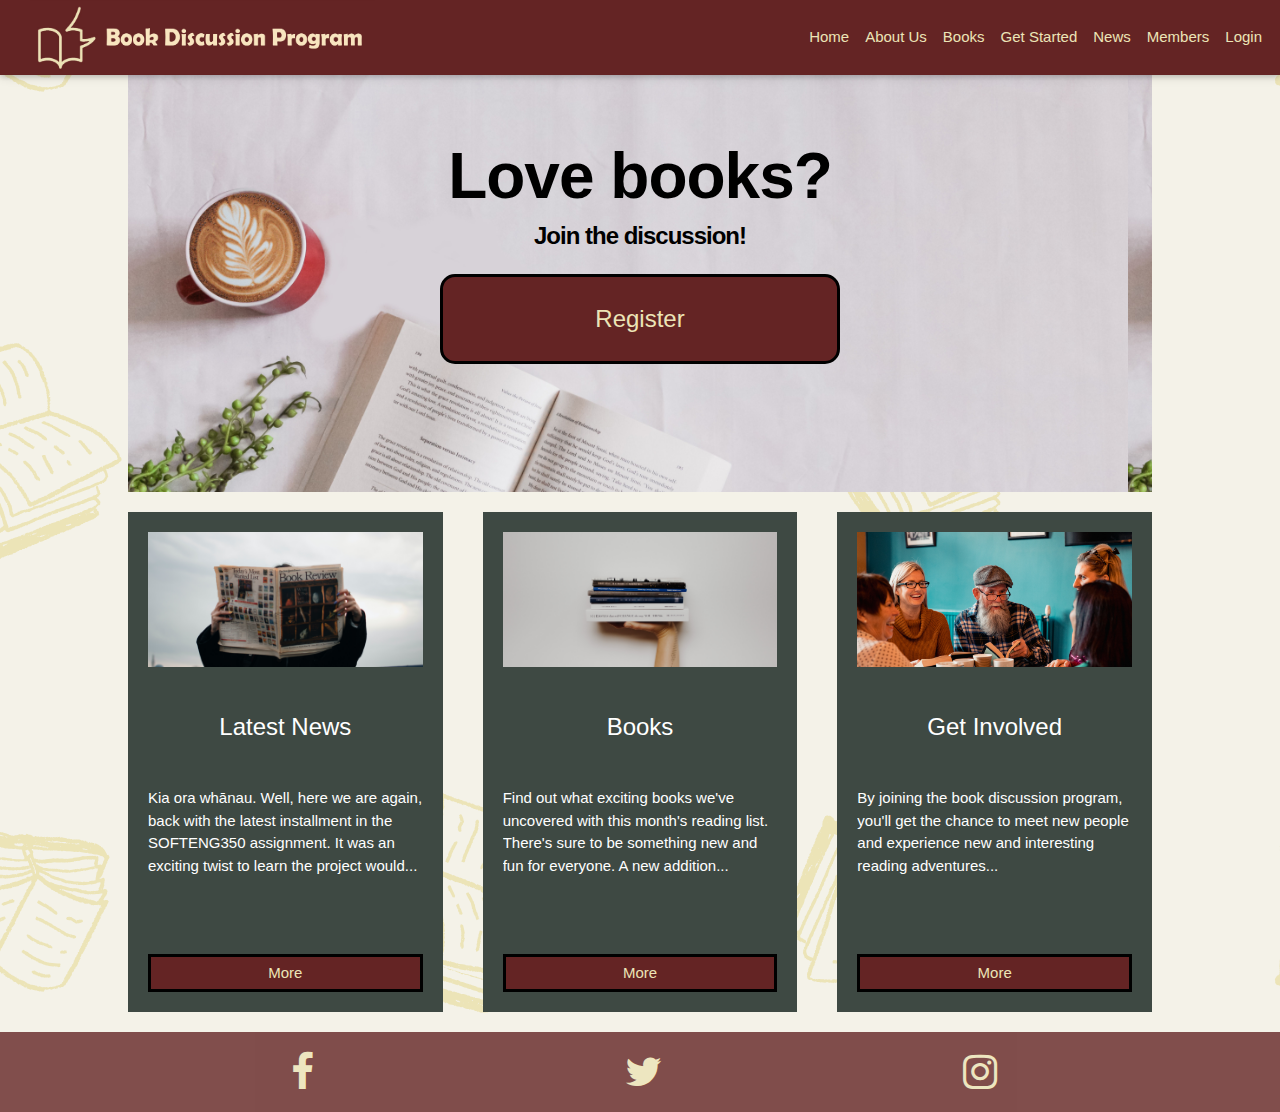
==== commit 5e35a95f: "changed structure incl. src files for GH pages." ====
--- a/index.html
+++ b/index.html
@@ -1,214 +1,151 @@
 <!DOCTYPE html>
 <html lang="en">
-  <title>Book Program Discussion Homepage</title>
-  <meta charset="UTF-8" />
-  <link rel="stylesheet" href="w3.css" />
-  <!-- Add icon library -->
-  <link
-    rel="stylesheet"
-    href="https://cdnjs.cloudflare.com/ajax/libs/font-awesome/4.7.0/css/font-awesome.min.css"
-  />
+<title>Book Program Discussion Homepage</title>
+<meta charset="UTF-8" />
+<link rel="stylesheet" href="w3.css" />
+<link rel="stylesheet" href="asin.css" />
+<!-- Add icon library -->
+<link rel="stylesheet" href="https://cdnjs.cloudflare.com/ajax/libs/font-awesome/4.7.0/css/font-awesome.min.css" />
 
-  <div class="w3-top">
-    <div
-      class="
+<div class="w3-top">
+  <div class="
         w3-bar
-        custom-background-colour custom-colour
+        custom-background-color custom-color
         w3-card w3-medium w3-padidng-medium
-      "
-    >
-      <!-- Logo credit: https://www.brandcrowd.com/-->
-      <img class="logo" src="Logo.png" alt="Book Program Discussion Logo" />
-      <a href="#" class="w3-bar-item w3-button custom-button-hover">Login</a>
-      <a href="#" class="w3-bar-item w3-button custom-button-hover">Members</a>
-      <a href="#" class="w3-bar-item w3-button custom-button-hover">News</a>
-      <a href="#" class="w3-bar-item w3-button custom-button-hover"
-        >Get Started</a
-      >
-      <a href="#" class="w3-bar-item w3-button custom-button-hover">Books</a>
-      <a href="#" class="w3-bar-item w3-button custom-button-hover">About Us</a>
-      <a href="#" class="w3-bar-item w3-button custom-button-hover">Home</a>
-    </div>
+      ">
+    <!-- Logo credit: https://www.brandcrowd.com/-->
+    <img class="logo" src="Logo.png" alt="Book Program Discussion Logo" />
+    <a tabindex=7 href="#" class="w3-bar-item w3-button custom-button-hover" style="margin-right: 10px">Login</a>
+    <a tabindex=6 href="#" class="w3-bar-item w3-button custom-button-hover">Members</a>
+    <a tabindex=5 href="#" class="w3-bar-item w3-button custom-button-hover">News</a>
+    <a tabindex=4 href="#" class="w3-bar-item w3-button custom-button-hover">Get Started</a>
+    <a tabindex=3 href="#" class="w3-bar-item w3-button custom-button-hover">Books</a>
+    <a tabindex=2 href="#" class="w3-bar-item w3-button custom-button-hover">About Us</a>
+    <a tabindex=1 href="#" class="w3-bar-item w3-button custom-button-hover">Home</a>
   </div>
+</div>
 
-  <div class="centering max-height">
-    <!-- Header -->
-    <header class="w3-center sidebars header-background">
-      <h1 class="w3-margin w3-jumbo header-text">Love books?</h1>
-      <h2 class="w3-xlarge header-text">Join the discussion!</h2>
-      <button
-        class="
+<div class="centering max-height">
+  <!-- Header -->
+  <header class="w3-center sidebars header-background">
+    <h1 class="w3-margin w3-jumbo header-text">Love books?</h1>
+    <h3 class="w3-xlarge header-text">Join the discussion!</h3>
+    <button class="
           btn
-          custom-background-colour custom-colour custom-button-hover
+          custom-background-color custom-color custom-button-hover
           rounded-button
           w3-padding-large
           btn-wide
-          w3-large w3-margin-top
+          w3-xlarge w3-margin-top
           first
-        "
-        href="#"
-        id="trigger-modal"
-        onclick="openModal()"
-      >
-        Register
-      </button>
+        " href="#" id="trigger-modal" onclick="openModal()">
+      Register
+    </button>
+  </header>
+
+  <!-- Modal and Three Info Panels-->
+  <div>
+    <div id="modal" class="w3-center">
       <!-- Credit: https://codepen.io/Gthibaud/pen/MqpmXE -->
       <div id="modal-background" class="modal-background"></div>
-      <div id="bookclubrego" class="modal custom-colour-inverted">
-        <div>
-          <h1>Registration Details</h1>
-          <i
-            tabindex="0"
-            onclick="closeModal()"
-            aria-name="Close button"
-            class="fa fa-close fa-dark-hover close-icon"
-          ></i>
-        </div>
+      <div id="bookclubrego" class="modal custom-color-inverted">
+        <h1>Registration Details</h1>
         <form class="w3-padding-32">
-          <div id="userDetails">
+          <div class="w3-large form-title">Your Details</div>
+          <div id="userDetails" class="form-section w3-padding-top-24">
             <div class="w3-half">
               <div><label for="givenName">Given Name: </label><br /></div>
               <div>
-                <input
-                  id="givenName"
-                  class="input custom-input"
-                  type="text"
-                  name="Given Name"
-                /><br />
+                <input id="givenName" class="input custom-input" type="text" name="Given Name" /><br />
               </div>
             </div>
             <div class="w3-half">
               <div><label for="surname">Surname: </label><br /></div>
               <div>
-                <input
-                  id="surname"
-                  class="input custom-input"
-                  type="text"
-                  name="Surname"
-                /><br />
+                <input id="surname" class="input custom-input" type="text" name="Surname" /><br />
               </div>
             </div>
 
             <div class="w3-half">
               <div><label for="username">Username: </label><br /></div>
               <div>
-                <input
-                  id="username"
-                  class="input custom-input"
-                  type="text"
-                  name="Username"
-                /><br />
+                <input id="username" class="input custom-input" type="text" name="Username" /><br />
               </div>
             </div>
             <div class="w3-half">
               <div><label for="password">Password </label><br /></div>
               <div>
-                <input
-                  id="password"
-                  class="input custom-input"
-                  type="password"
-                  name="Password"
-                /><br />
+                <input id="password" class="input custom-input" type="password" name="Password" /><br />
               </div>
             </div>
           </div>
-          <div id="addresses">
+
+          <div class="form-title w3-large w3-left-align w3-padding-top-32">
+            Your Address
+          </div>
+          <div id="addresses" class="form-section w3-padding-top-24">
             <div class="w3-half">
-              <div><label for="home-address">Home Address: </label><br /></div>
               <div>
-                <input
-                  id="home-address"
-                  class="input custom-input"
-                  type="text"
-                  name="Home Address"
-                /><br />
+                <label for="home-address">Home Address: </label><br />
+              </div>
+              <div>
+                <input id="home-address" class="input custom-input" type="text" name="Home Address" /><br />
               </div>
             </div>
             <div class="w3-half">
-              <div><label for="work-address">Work Address: </label><br /></div>
               <div>
-                <input
-                  id="work-address"
-                  class="input custom-input"
-                  type="text"
-                  name="Work Address"
-                /><br />
+                <label for="work-address">Work Address: </label><br />
+              </div>
+              <div>
+                <input id="work-address" class="input custom-input" type="text" name="Work Address" /><br />
               </div>
             </div>
           </div>
-          <div id="contacts">
+
+          <div class="form-title w3-large w3-padding-top-32">Your Contact</div>
+          <div id="contacts" class="form-section w3-padding-top-24">
             <div class="w3-half">
               <div><label for="phone">Mobile Number:</label><br /></div>
               <div>
-                <input
-                  id="phone"
-                  class="input custom-input"
-                  type="tel"
-                  name="Phone"
-                  pattern="[0-9]{3}-[0-9]{3}-[0-9]{4}"
-                /><br />
+                <input id="phone" class="input custom-input" type="tel" name="Phone"
+                  pattern="[0-9]{3}-[0-9]{3}-[0-9]{4}" /><br />
               </div>
             </div>
             <div class="w3-half">
               <div><label for="email">Email:</label><br /></div>
               <div>
-                <input
-                  id="email"
-                  class="input custom-input"
-                  type="email"
-                  name="Email"
-                /><br />
+                <input id="email" class="input custom-input" type="email" name="Email" /><br />
               </div>
             </div>
           </div>
         </form>
         <div class="options">
-          <button
-            id="registerModalBtn"
-            class="
-              btn btn-wide
-              custom-background-colour custom-colour custom-button-hover
-            "
-            onclick="closeModal()"
-          >
+          <button id="registerModalBtn" class="
+                btn btn-wide
+                custom-background-color custom-color custom-button-hover
+              " onclick="closeModal()">
             Register
           </button>
         </div>
+        <button aria-label="Close button" onclick="closeModal()" class="w3-button close-icon">
+          <i class="fa fa-dark-hover fa-close"></i>
+        </button>
       </div>
-    </header>
+      <script src="scripts.js"></script>
+    </div>
 
-    <script>
-      const modal = document.getElementById("bookclubrego");
-      const modal_background = document.getElementById("modal-background");
-      const btn = document.getElementById("registerModalBtn");
-
-      const openModal = () => {
-        modal.style.visibility = "visible";
-        modal_background.style.visibility = "visible";
-        btn.style.transition = "all 0.2s";
-      };
-      const closeModal = () => {
-        btn.style.transition = "all 0.01s";
-        modal.style.visibility = "hidden";
-        modal_background.style.visibility = "hidden";
-      };
-    </script>
-
-    <!-- Three Info Panels-->
     <div class="sidebars three-panels">
       <!-- Panel 1 -->
       <div class="panel panel-left w3-third centering">
         <!-- Image credit: https://www.pexels.com/photo/person-holding-white-and-brown-newspaper-3957616/-->
         <img class="panel-img" src="book-review.jpg" alt="Book News" />
-        <h2>Latest News</h2>
+        <h3>Latest News</h3>
         <p class="panel-text">
           Kia ora whānau. Well, here we are again, back with the latest
-          installment in the SOFTENG350 assignment. It was an exciting twist to
-          learn the project would...
+          installment in the SOFTENG350 assignment. It was an exciting twist
+          to learn the project would...
         </p>
-        <button
-          class="btn custom-background-colour custom-colour custom-button-hover"
-        >
+        <button class="btn custom-background-color custom-color custom-button-hover">
           More
         </button>
       </div>
@@ -217,15 +154,13 @@
       <div class="panel w3-third centering">
         <!-- Image credit: https://www.pexels.com/photo/pile-of-books-on-hand-2228557/ -->
         <img class="panel-img" src="books-hand.jpg" alt="Books" />
-        <h2>Books</h2>
+        <h3>Books</h3>
         <p class="panel-text">
-          Find out what exciting books we've uncovered with this month's reading
-          list. There's sure to be something new and fun for everyone. A new
-          addition...
+          Find out what exciting books we've uncovered with this month's
+          reading list. There's sure to be something new and fun for everyone.
+          A new addition...
         </p>
-        <button
-          class="btn custom-background-colour custom-colour custom-button-hover"
-        >
+        <button class="btn custom-background-color custom-color custom-button-hover">
           More
         </button>
       </div>
@@ -233,45 +168,29 @@
       <!-- Panel 3 -->
       <div class="panel panel-right w3-third centering">
         <!-- Image Credit: https://www.bds.org.nz/ -->
-        <img
-          class="panel-img"
-          src="2020-banner.png"
-          alt="People discussing books"
-        />
-        <h2>Get Involved</h2>
+        <img class="panel-img" src="2020-banner.png" alt="People discussing books" />
+        <h3>Get Involved</h3>
         <p class="panel-text">
-          By joining the book discussion program, you'll get the chance to meet
-          new people and experience new and interesting reading adventures...
+          By joining the book discussion program, you'll get the chance to
+          meet new people and experience new and interesting reading
+          adventures...
         </p>
-        <button
-          class="btn custom-background-colour custom-colour custom-button-hover"
-        >
+        <button class="btn custom-background-color custom-color custom-button-hover">
           More
         </button>
       </div>
     </div>
+  </div>
 
-    <!-- Footer -->
-    <footer class="w3-center w3-opacity custom-background-colour custom-colour">
-      <div class="footer-display">
-        <!-- Add font awesome icons -->
-        <a
-          id="Facebook"
-          href="#"
-          class="fa fa-facebook w3-hover-opacity"
-          aria-label="Facebook"
-        ></a>
-        <a
-          href="#"
-          class="fa fa-twitter w3-hover-opacity"
-          aria-label="Twitter"
-        ></a>
-        <a
-          href="#"
-          class="fa fa-instagram w3-hover-opacity"
-          aria-label="Instagram"
-        ></a>
-      </div>
-    </footer>
-  </div>
-</html>
+  <!-- Footer -->
+  <footer class="w3-center w3-opacity custom-background-color custom-color">
+    <div class="footer-display">
+      <!-- Add font awesome icons -->
+      <a id="Facebook" href="#" class="fa fa-facebook w3-hover-opacity" aria-label="Facebook"></a>
+      <a href="#" class="fa fa-twitter w3-hover-opacity" aria-label="Twitter"></a>
+      <a href="#" class="fa fa-instagram w3-hover-opacity" aria-label="Instagram"></a>
+    </div>
+  </footer>
+</div>
+
+</html>--- a/asin.css
+++ b/asin.css
@@ -0,0 +1,228 @@
+/* ******************** MY NEW CLASSES ***********************/
+
+.custom-background-color {
+  background-color: #642424;
+}
+
+.custom-color-inverted {
+  color: #642424;
+}
+
+.custom-background-inverted {
+  background-color: #ece4b7;
+}
+
+.custom-color {
+  color: #ece4b7;
+}
+
+.custom-button-hover:hover,
+.custom-button-hover:focus {
+  outline: 0;
+  background-color: #ece4b7 !important;
+  color: #642424 !important;
+}
+
+.custom-button-expand {
+  width: 110%;
+  height: 110%;
+}
+
+.logo {
+  padding-left: 2em;
+  width: 375px;
+  height: 75px;
+}
+
+.fa {
+  margin: 20px;
+  font-size: 40px !important;
+  width: 30px;
+  text-align: center;
+  text-decoration: none;
+  border-radius: 50%;
+}
+
+.close-icon {
+  background-color: transparent;
+  position: absolute;
+  right: -5px;
+  top: -15px;
+}
+
+.close-icon:hover {
+  color: #642424;
+}
+
+.sidebars {
+  margin: 0% 10%;
+}
+
+.padding-below {
+  margin-bottom: 32px;
+}
+
+.header-background {
+  background-image: url("cover-photo.jpg");
+  background-size: 1000px, auto;
+  padding: 128px 16px;
+}
+
+.header-text {
+  font-size: 5em;
+  font-family: "Helvetica Neue", sans-serif;
+  font-weight: bold;
+  letter-spacing: -1px;
+  line-height: 1;
+  text-align: center;
+  color: black;
+}
+
+.footer-custom {
+  opacity: 80%;
+  position: fixed;
+  bottom: 0;
+  width: -webkit-fill-available;
+}
+
+.footer-display {
+  display: flex;
+  justify-content: space-evenly;
+}
+
+.modal-background {
+  background-color: black;
+  visibility: hidden;
+  opacity: 60%;
+  position: fixed;
+  top: 0;
+  right: 0;
+  left: 0;
+  bottom: 0;
+  z-index: 2;
+}
+
+.custom-input {
+  padding: 10px;
+  border-radius: 40px;
+  border: 0;
+  box-shadow: 0 0 15px 4px rgba(0, 0, 0, 0.1);
+}
+
+.label {
+  font-weight: bold;
+}
+
+.panel {
+  display: flex;
+  flex-direction: column;
+  flex-wrap: wrap;
+  align-content: flex-start;
+  background-color: #3e4943;
+  color: white;
+  padding: 20px;
+  margin: 20px;
+  text-align: center;
+  height: 500px;
+}
+
+.panel-text {
+  text-align: left;
+  overflow: hidden;
+  height: 9em;
+  margin: 0;
+}
+
+.panel-left {
+  margin-left: 0;
+}
+
+.panel-right {
+  margin-right: 0;
+}
+
+.panel-img {
+  width: 100%;
+  height: 9em;
+  object-fit: cover;
+}
+
+.three-panels {
+  display: flex;
+}
+
+.centering {
+  display: flex;
+  flex-direction: column;
+  justify-content: space-between;
+}
+
+.max-height {
+  height: 100vh;
+}
+
+.form-section {
+  overflow: hidden;
+}
+
+.form-title {
+    border-bottom: 1px solid white;
+    text-align: left;
+}
+
+/* Modal CSS - adapted from https://codepen.io/Gthibaud/pen/MqpmXE*/
+.modal {
+  /* My Additions */
+  z-index: 5;
+  min-width: 600px;
+  visibility: hidden;
+  background-color: #3e4943;
+  color: white;
+
+  /* Original Code */
+  position: absolute;
+  left: 50%;
+  top: 50%;
+  transform: translate(-50%, -50%);
+  display: inline-flex;
+  flex-direction: column;
+  align-items: center;
+  padding: 1.6rem 3rem;
+  border: 3px solid black;
+  border-radius: 5px;
+  box-shadow: 8px 8px 0 rgba(0, 0, 0, 0.2);
+}
+
+.btn {
+  font-family: inherit;
+  font-size: inherit;
+  padding: 0.3rem 3.4rem;
+  border: 3px solid black;
+  box-shadow: 0 0 0 black;
+  transition: all 0.2s;
+}
+
+.btn:last-child {
+  margin: 0;
+}
+
+.btn:hover {
+  box-shadow: 0.4rem 0.4rem 0 black;
+  transform: translate(-0.4rem, -0.4rem);
+}
+
+.btn:active {
+  box-shadow: 0 0 0 black;
+  transform: translate(0, 0);
+}
+
+/* My Additions */
+.options {
+  display: flex;
+  flex-direction: row;
+  justify-content: space-between;
+}
+
+.btn-wide {
+  width: 400px;
+}
